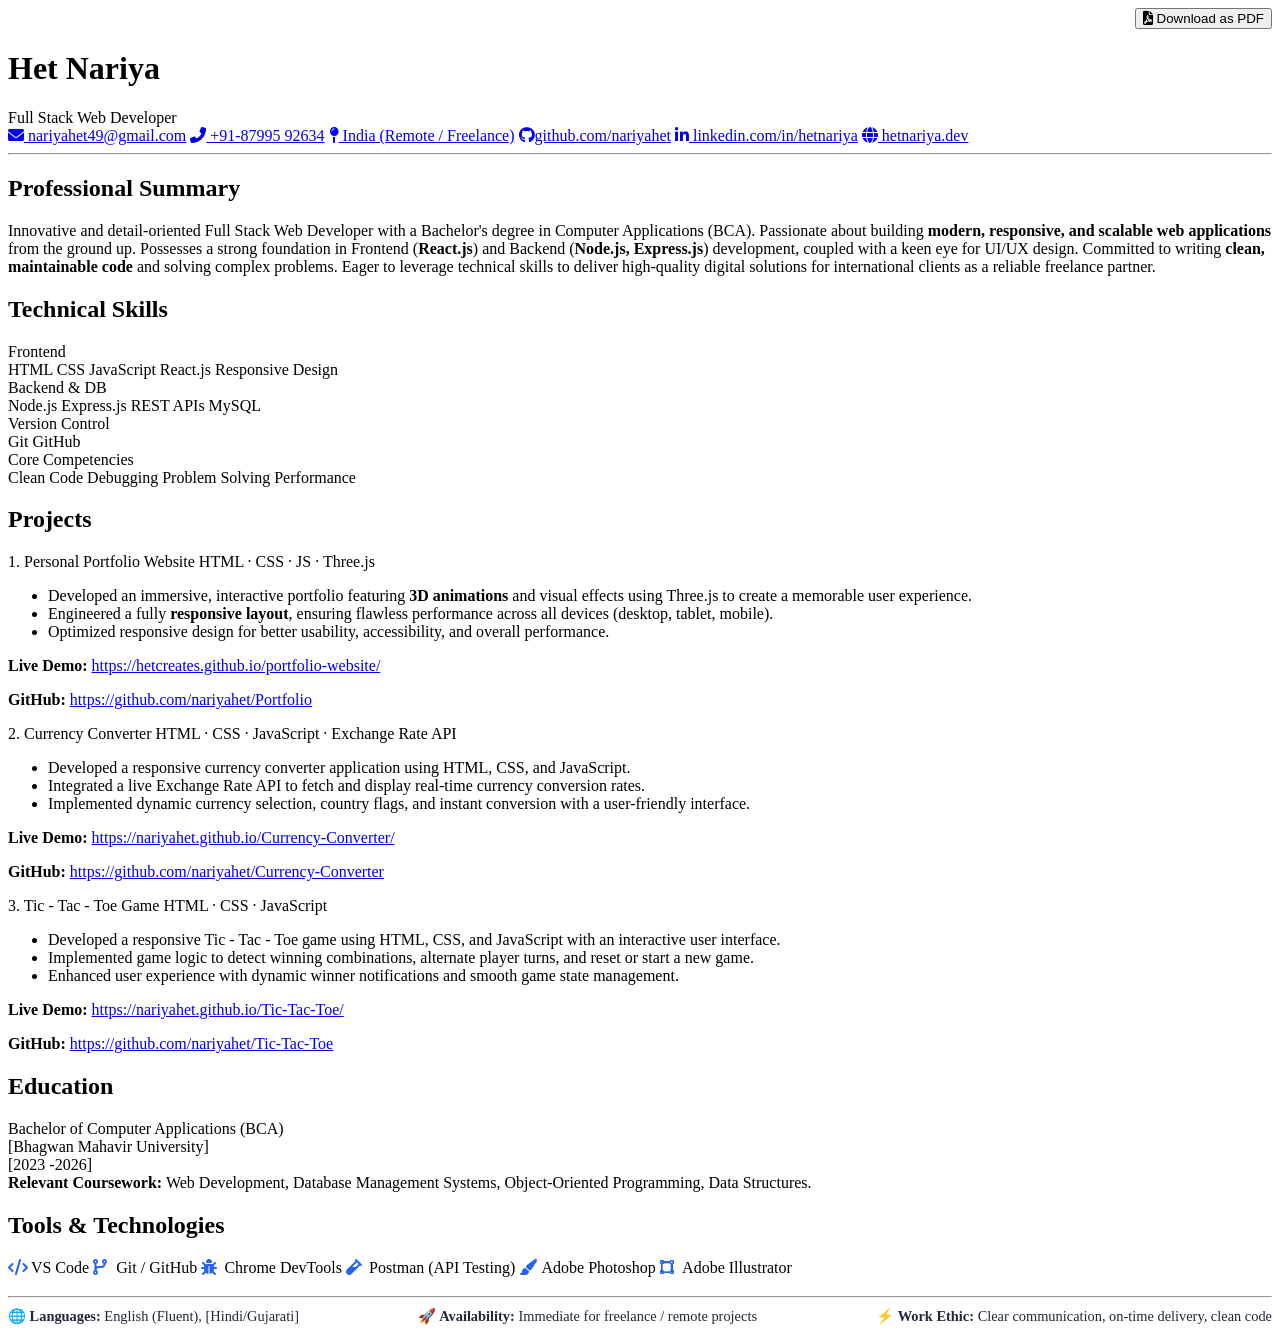
==== index.html @ 5ff705da "Fix html file name" ====
<!DOCTYPE html>
<html lang="en">
<head>
  <meta charset="UTF-8" />
  <meta name="viewport" content="width=device-width, initial-scale=1.0" />
  <title>Het Nariya · Full Stack Web Developer</title>
  <!-- Google Font for a modern, clean look -->
  <link rel="preconnect" href="https://fonts.googleapis.com" />
  <link rel="preconnect" href="https://fonts.gstatic.com" crossorigin />
  <link href="https://fonts.googleapis.com/css2?family=Inter:opsz,wght@14..32,300;14..32,400;14..32,600;14..32,700&display=swap" rel="stylesheet" />
  <!-- Font Awesome for icons -->
  <link rel="stylesheet" href="https://cdnjs.cloudflare.com/ajax/libs/font-awesome/6.0.0-beta3/css/all.min.css" />
  <link rel="stylesheet" href="../Resume/Resume.css" />
</head>
<body>
  <div class="resume-wrapper" id="resume-content">

    <!-- PDF Download Button (hidden when printing) -->
    <div class="no-print" style="display: flex; justify-content: flex-end;">
      <button class="pdf-btn" onclick="window.print()">
        <i class="fas fa-file-pdf"></i> Download as PDF
      </button>
    </div>

    <!-- ===== HEADER ===== -->
    <header class="header">
      <div class="header-left">
        <h1>Het Nariya</h1>
        <div class="role-tag">Full Stack Web Developer</div>
      </div>
      <div class="contact-links">
        <a href="mailto:nariyahet49@gmail.com"><i class="fas fa-envelope"></i> nariyahet49@gmail.com</a>
        <a href="tel:+918799592634"><i class="fas fa-phone-alt"></i> +91-87995 92634</a>
        <a href="#"><i class="fas fa-map-pin"></i> India (Remote / Freelance)</a>
        <a href="https://github.com/nariyahet" target="_blank"><i class="fab fa-github"></i>github.com/nariyahet</a>
        <a href="https://www.linkedin.com/in/het-nariya-ba4842340/" target="_blank"><i class="fab fa-linkedin-in"></i> linkedin.com/in/hetnariya</a>
        <a href="https://hetnariya.dev" target="_blank"><i class="fas fa-globe"></i> hetnariya.dev</a>
      </div>
    </header>

    <hr />

    <!-- ===== SUMMARY ===== -->
    <section class="section">
      <h2 class="section-title">Professional Summary</h2>
      <p class="summary-text">
        Innovative and detail-oriented Full Stack Web Developer with a Bachelor's degree in Computer Applications (BCA). 
        Passionate about building <strong>modern, responsive, and scalable web applications</strong> from the ground up. 
        Possesses a strong foundation in Frontend (<strong>React.js</strong>) and Backend (<strong>Node.js, Express.js</strong>) 
        development, coupled with a keen eye for UI/UX design. Committed to writing <strong>clean, maintainable code</strong> 
        and solving complex problems. Eager to leverage technical skills to deliver high-quality digital solutions for 
        international clients as a reliable freelance partner.
      </p>
    </section>

    <!-- ===== TECHNICAL SKILLS ===== -->
    <section class="section">
      <h2 class="section-title">Technical Skills</h2>
      <div class="skills-grid">
        <div>
          <div class="skill-cat">Frontend</div>
          <div class="skill-items">
            <span class="skill-tag">HTML</span>
            <span class="skill-tag">CSS</span>
            <span class="skill-tag">JavaScript</span>
            <span class="skill-tag">React.js</span>
            <span class="skill-tag">Responsive Design</span>
          </div>
        </div>
        <div>
          <div class="skill-cat">Backend &amp; DB</div>
          <div class="skill-items">
            <span class="skill-tag">Node.js</span>
            <span class="skill-tag">Express.js</span>
            <span class="skill-tag">REST APIs</span>
            <span class="skill-tag">MySQL</span>
          </div>
        </div>
        <div>
          <div class="skill-cat">Version Control</div>
          <div class="skill-items">
            <span class="skill-tag">Git</span>
            <span class="skill-tag">GitHub</span>
          </div>
        </div>
        <div>
          <div class="skill-cat">Core Competencies</div>
          <div class="skill-items">
            <span class="skill-tag">Clean Code</span>
            <span class="skill-tag">Debugging</span>
            <span class="skill-tag">Problem Solving</span>
            <span class="skill-tag">Performance</span>
          </div>
        </div>
      </div>
    </section>

    <!-- ===== PROJECTS ===== -->
    <section class="section">
      <h2 class="section-title">Projects</h2>

      <!-- Project 1 -->
      <div class="project-item">
        <div class="project-header">
          <span class="project-name">1. Personal Portfolio Website</span>
          <span class="project-stack">HTML · CSS · JS · Three.js</span>
        </div>
        <ul class="project-desc">
          <li>Developed an immersive, interactive portfolio featuring <strong>3D animations</strong> and visual effects using Three.js to create a memorable user experience.</li>
          <li>Engineered a fully <strong>responsive layout</strong>, ensuring flawless performance across all devices (desktop, tablet, mobile).</li>
          <li>Optimized responsive design for better usability, accessibility, and overall performance.</li>
        </ul>
        <p><strong>Live Demo:</strong> <a href="https://hetcreates.github.io/portfolio-website/" target="_blank">https://hetcreates.github.io/portfolio-website/</a></p>
        <p><strong>GitHub:</strong> <a href="https://github.com/nariyahet/Portfolio" target="_blank">https://github.com/nariyahet/Portfolio</a></p>
      </div>

           <!-- Project 2 -->
      <div class="project-item">
        <div class="project-header">
          <span class="project-name">2. Currency Converter</span>
          <span class="project-stack">HTML · CSS · JavaScript · Exchange Rate API</span>
        </div>
        <ul class="project-desc">
           <li>Developed a responsive currency converter application using HTML, CSS, and JavaScript.</li>
           <li>Integrated a live Exchange Rate API to fetch and display real-time currency conversion rates.</li>
           <li>Implemented dynamic currency selection, country flags, and instant conversion with a user-friendly interface.</li>
        </ul>
        <p><strong>Live Demo:</strong> <a href="https://nariyahet.github.io/Currency-Converter/" target="_blank">https://nariyahet.github.io/Currency-Converter/</a></p>
        <p><strong>GitHub:</strong> <a href="https://github.com/nariyahet/Currency-Converter" target="_blank">https://github.com/nariyahet/Currency-Converter</a></p>
      </div>

      <!-- Project 3 -->
      <div class="project-item">
        <div class="project-header">
          <span class="project-name">3. Tic - Tac - Toe Game</span>
          <span class="project-stack">HTML · CSS · JavaScript</span>
        </div>
        <ul class="project-desc">
          <li>Developed a responsive Tic - Tac - Toe game using HTML, CSS, and JavaScript with an interactive user interface.</li>
          <li>Implemented game logic to detect winning combinations, alternate player turns, and reset or start a new game.</li>
          <li>Enhanced user experience with dynamic winner notifications and smooth game state management.</li>
        </ul>
        <p><strong>Live Demo:</strong> <a href="https://nariyahet.github.io/Tic-Tac-Toe/" target="_blank">https://nariyahet.github.io/Tic-Tac-Toe/</a></p>
        <p><strong>GitHub:</strong> <a href="https://github.com/nariyahet/Tic-Tac-Toe" target="_blank">https://github.com/nariyahet/Tic-Tac-Toe</a></p>
      </div>
    </section>

    <!-- ===== EDUCATION ===== -->
    <section class="section">
      <h2 class="section-title">Education</h2>
      <div class="edu-item">
        <div>
          <span class="degree">Bachelor of Computer Applications (BCA)</span><br>
          <span class="uni">[Bhagwan Mahavir University]</span>
        </div>
        <span class="year">[2023 -2026]</span>
      </div>
      <div class="edu-detail">
        <strong>Relevant Coursework:</strong> Web Development, Database Management Systems, Object-Oriented Programming, Data Structures.
      </div>
    </section>

    <!-- ===== TOOLS & TECHNOLOGIES ===== -->
    <section class="section">
      <h2 class="section-title">Tools &amp; Technologies</h2>
      <div class="tools-list">
        <span><i class="fas fa-code" style="color:#2563eb; width:1.2rem;"></i> VS Code</span>
        <span><i class="fas fa-code-branch" style="color:#2563eb; width:1.2rem;"></i> Git / GitHub</span>
        <span><i class="fas fa-bug" style="color:#2563eb; width:1.2rem;"></i> Chrome DevTools</span>
        <span><i class="fas fa-vial" style="color:#2563eb; width:1.2rem;"></i> Postman (API Testing)</span>
        <span><i class="fas fa-paint-brush" style="color:#2563eb; width:1.2rem;"></i> Adobe Photoshop</span>
        <span><i class="fas fa-vector-square" style="color:#2563eb; width:1.2rem;"></i> Adobe Illustrator</span>
      </div>
    </section>

    <hr style="margin: 1.2rem 0 0.6rem 0;" />

    <!-- ===== ADDITIONAL INFO (Freelance Ready) ===== -->
    <div style="display: flex; flex-wrap: wrap; justify-content: space-between; font-size: 0.9rem; color: #1e293b; margin-top: 0.2rem;">
      <span><strong>🌐 Languages:</strong> English (Fluent), [Hindi/Gujarati]</span>
      <span><strong>🚀 Availability:</strong> Immediate for freelance / remote projects</span>
      <span><strong>⚡ Work Ethic:</strong> Clear communication, on-time delivery, clean code</span>
    </div>

  </div>
  <!-- end resume-wrapper -->
</body>
</html>
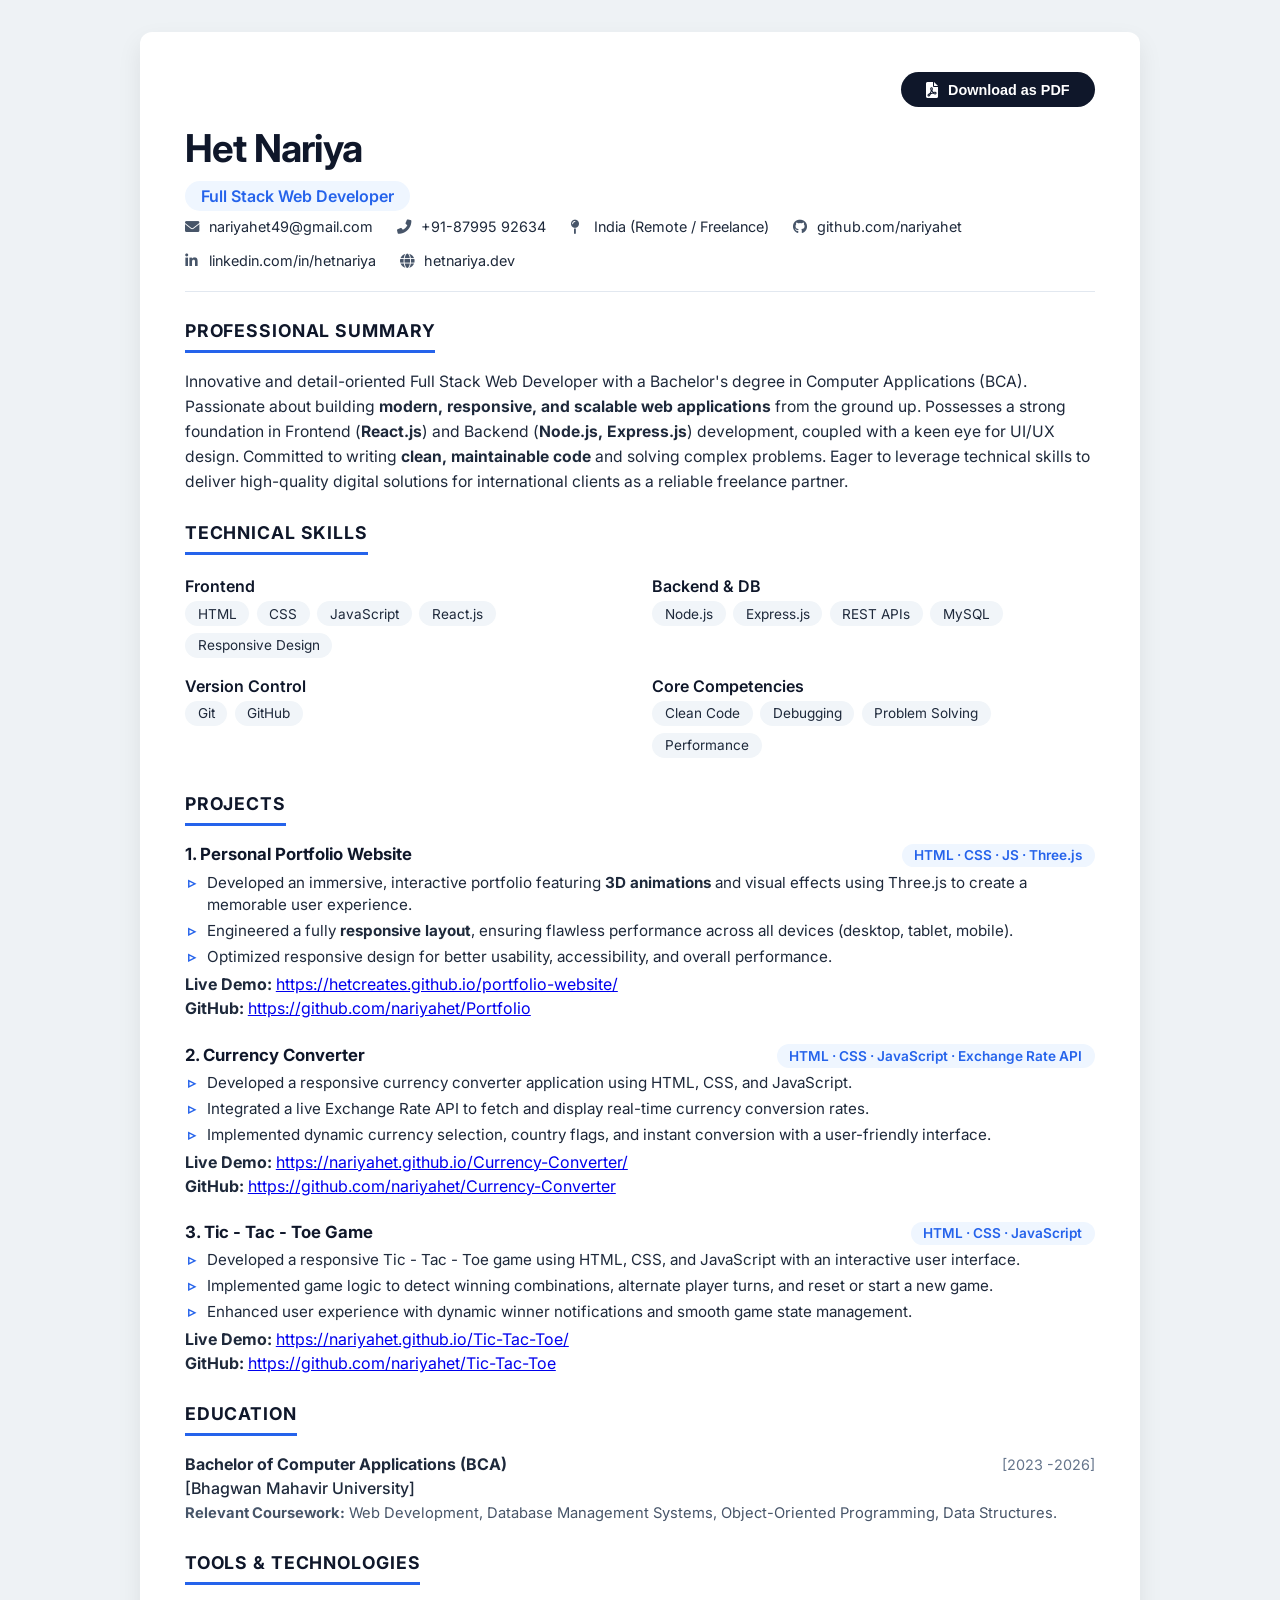
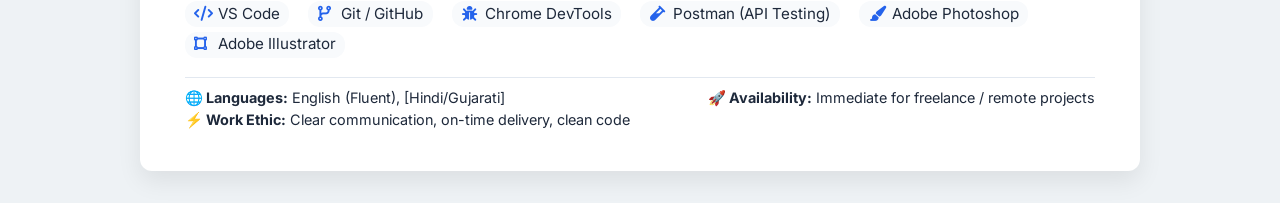
==== commit 3fdb8042: "Fix CSS path for GitHub Pages" ====
--- a/index.html
+++ b/index.html
@@ -10,7 +10,7 @@
   <link href="https://fonts.googleapis.com/css2?family=Inter:opsz,wght@14..32,300;14..32,400;14..32,600;14..32,700&display=swap" rel="stylesheet" />
   <!-- Font Awesome for icons -->
   <link rel="stylesheet" href="https://cdnjs.cloudflare.com/ajax/libs/font-awesome/6.0.0-beta3/css/all.min.css" />
-  <link rel="stylesheet" href="../Resume/Resume.css" />
+  <link rel="stylesheet" href="Resume.css" />
 </head>
 <body>
   <div class="resume-wrapper" id="resume-content">
--- a/Resume.css
+++ b/Resume.css
@@ -0,0 +1,322 @@
+* {
+  margin: 0;
+  padding: 0;
+  box-sizing: border-box;
+}
+
+body {
+  background: #eef2f5;
+  font-family: 'Inter', sans-serif;
+  display: flex;
+  justify-content: center;
+  padding: 2rem 1rem;
+  line-height: 1.5;
+  color: #1e293b;
+}
+
+.resume-wrapper {
+  max-width: 1000px;
+  width: 100%;
+  background: #ffffff;
+  border-radius: 12px;
+  box-shadow: 0 10px 25px rgba(0, 0, 0, 0.08);
+  padding: 2.5rem 2.8rem;
+  transition: all 0.2s;
+}
+
+/* ----- PRINT STYLES (for PDF export) ----- */
+@media print {
+  body {
+    background: #ffffff;
+    padding: 0;
+    margin: 0;
+  }
+
+  .resume-wrapper {
+    box-shadow: none;
+    border-radius: 0;
+    padding: 0.5in;
+    max-width: 100%;
+  }
+
+  .no-print {
+    display: none !important;
+  }
+
+  .project-item {
+    break-inside: avoid;
+  }
+
+  .skills-grid {
+    break-inside: avoid;
+  }
+}
+
+/* ----- TYPOGRAPHY & UTILITY ----- */
+.text-muted {
+  color: #64748b;
+}
+
+.text-accent {
+  color: #2563eb;
+}
+
+hr {
+  border: 0;
+  height: 1px;
+  background: #e2e8f0;
+  margin: 1.2rem 0;
+}
+
+/* ----- HEADER / CONTACT ----- */
+.header {
+  display: flex;
+  flex-wrap: wrap;
+  justify-content: space-between;
+  align-items: center;
+  margin-bottom: 0.5rem;
+}
+
+.header-left h1 {
+  font-size: 2.4rem;
+  font-weight: 700;
+  letter-spacing: -0.02em;
+  color: #0f172a;
+}
+
+.header-left .role-tag {
+  font-size: 1rem;
+  font-weight: 600;
+  color: #2563eb;
+  background: #eff6ff;
+  display: inline-block;
+  padding: 0.2rem 1rem;
+  border-radius: 20px;
+  margin-top: 0.2rem;
+}
+
+.contact-links {
+  display: flex;
+  flex-wrap: wrap;
+  gap: 0.8rem 1.5rem;
+  margin-top: 0.3rem;
+  font-size: 0.9rem;
+}
+
+.contact-links a {
+  color: #1e293b;
+  text-decoration: none;
+  display: inline-flex;
+  align-items: center;
+  gap: 0.4rem;
+  transition: color 0.15s;
+}
+
+.contact-links a:hover {
+  color: #2563eb;
+}
+
+.contact-links i {
+  width: 1.1rem;
+  color: #475569;
+}
+
+/* ----- SECTIONS ----- */
+.section {
+  margin-top: 1.6rem;
+}
+
+.section-title {
+  font-size: 1.1rem;
+  font-weight: 700;
+  text-transform: uppercase;
+  letter-spacing: 0.05em;
+  color: #0f172a;
+  border-bottom: 3px solid #2563eb;
+  padding-bottom: 0.35rem;
+  margin-bottom: 1rem;
+  display: inline-block;
+}
+
+/* ----- SUMMARY ----- */
+.summary-text {
+  font-size: 0.98rem;
+  color: #1e293b;
+  line-height: 1.6;
+}
+
+/* ----- SKILLS (grid) ----- */
+.skills-grid {
+  display: grid;
+  grid-template-columns: 1fr 1fr;
+  gap: 0.3rem 1.5rem;
+}
+
+.skills-grid .skill-cat {
+  font-weight: 600;
+  color: #0f172a;
+  margin-top: 0.2rem;
+}
+
+.skills-grid .skill-items {
+  color: #1e293b;
+  margin-bottom: 0.3rem;
+}
+
+.skill-tag {
+  display: inline-block;
+  background: #f1f5f9;
+  padding: 0.15rem 0.8rem;
+  border-radius: 16px;
+  font-size: 0.85rem;
+  margin: 0.2rem 0.2rem 0.2rem 0;
+}
+
+/* ----- PROJECTS ----- */
+.project-item {
+  margin-bottom: 1.4rem;
+}
+
+.project-header {
+  display: flex;
+  flex-wrap: wrap;
+  justify-content: space-between;
+  align-items: baseline;
+}
+
+.project-name {
+  font-size: 1.05rem;
+  font-weight: 700;
+  color: #0f172a;
+}
+
+.project-stack {
+  font-size: 0.85rem;
+  font-weight: 600;
+  color: #2563eb;
+  background: #eff6ff;
+  padding: 0.1rem 0.8rem;
+  border-radius: 16px;
+}
+
+.project-desc {
+  margin-top: 0.25rem;
+  padding-left: 0.2rem;
+  list-style: none;
+}
+
+.project-desc li {
+  position: relative;
+  padding-left: 1.2rem;
+  margin-bottom: 0.2rem;
+  font-size: 0.95rem;
+  color: #1e293b;
+}
+
+.project-desc li::before {
+  content: "▹";
+  position: absolute;
+  left: 0;
+  color: #2563eb;
+  font-weight: 700;
+}
+
+/* ----- EDUCATION & TOOLS ----- */
+.edu-item {
+  display: flex;
+  flex-wrap: wrap;
+  justify-content: space-between;
+  align-items: baseline;
+}
+
+.edu-item .degree {
+  font-weight: 700;
+  font-size: 1rem;
+}
+
+.edu-item .uni {
+  font-weight: 500;
+  color: #1e293b;
+}
+
+.edu-item .year {
+  color: #64748b;
+  font-size: 0.9rem;
+}
+
+.edu-detail {
+  margin-top: 0.15rem;
+  font-size: 0.92rem;
+  color: #475569;
+}
+
+.tools-list {
+  display: flex;
+  flex-wrap: wrap;
+  gap: 0.3rem 1.2rem;
+  font-size: 0.95rem;
+}
+
+.tools-list span {
+  background: #f8fafc;
+  padding: 0.1rem 0.6rem;
+  border-radius: 12px;
+}
+
+/* ----- BUTTON (print/pdf) ----- */
+.pdf-btn {
+  display: inline-flex;
+  align-items: center;
+  gap: 0.6rem;
+  background: #0f172a;
+  color: #fff;
+  border: none;
+  padding: 0.6rem 1.6rem;
+  border-radius: 40px;
+  font-weight: 600;
+  font-size: 0.9rem;
+  cursor: pointer;
+  transition: background 0.2s;
+  margin-bottom: 0.8rem;
+}
+
+.pdf-btn:hover {
+  background: #1e293b;
+}
+
+.pdf-btn i {
+  font-size: 1rem;
+}
+
+/* ----- RESPONSIVE ----- */
+@media (max-width: 700px) {
+  .resume-wrapper {
+    padding: 1.5rem;
+  }
+
+  .header {
+    flex-direction: column;
+    align-items: flex-start;
+    gap: 0.8rem;
+  }
+
+  .skills-grid {
+    grid-template-columns: 1fr;
+  }
+
+  .project-header {
+    flex-direction: column;
+    align-items: flex-start;
+    gap: 0.2rem;
+  }
+
+  .edu-item {
+    flex-direction: column;
+    align-items: flex-start;
+  }
+
+  .contact-links {
+    gap: 0.5rem 1rem;
+    font-size: 0.85rem;
+  }
+}
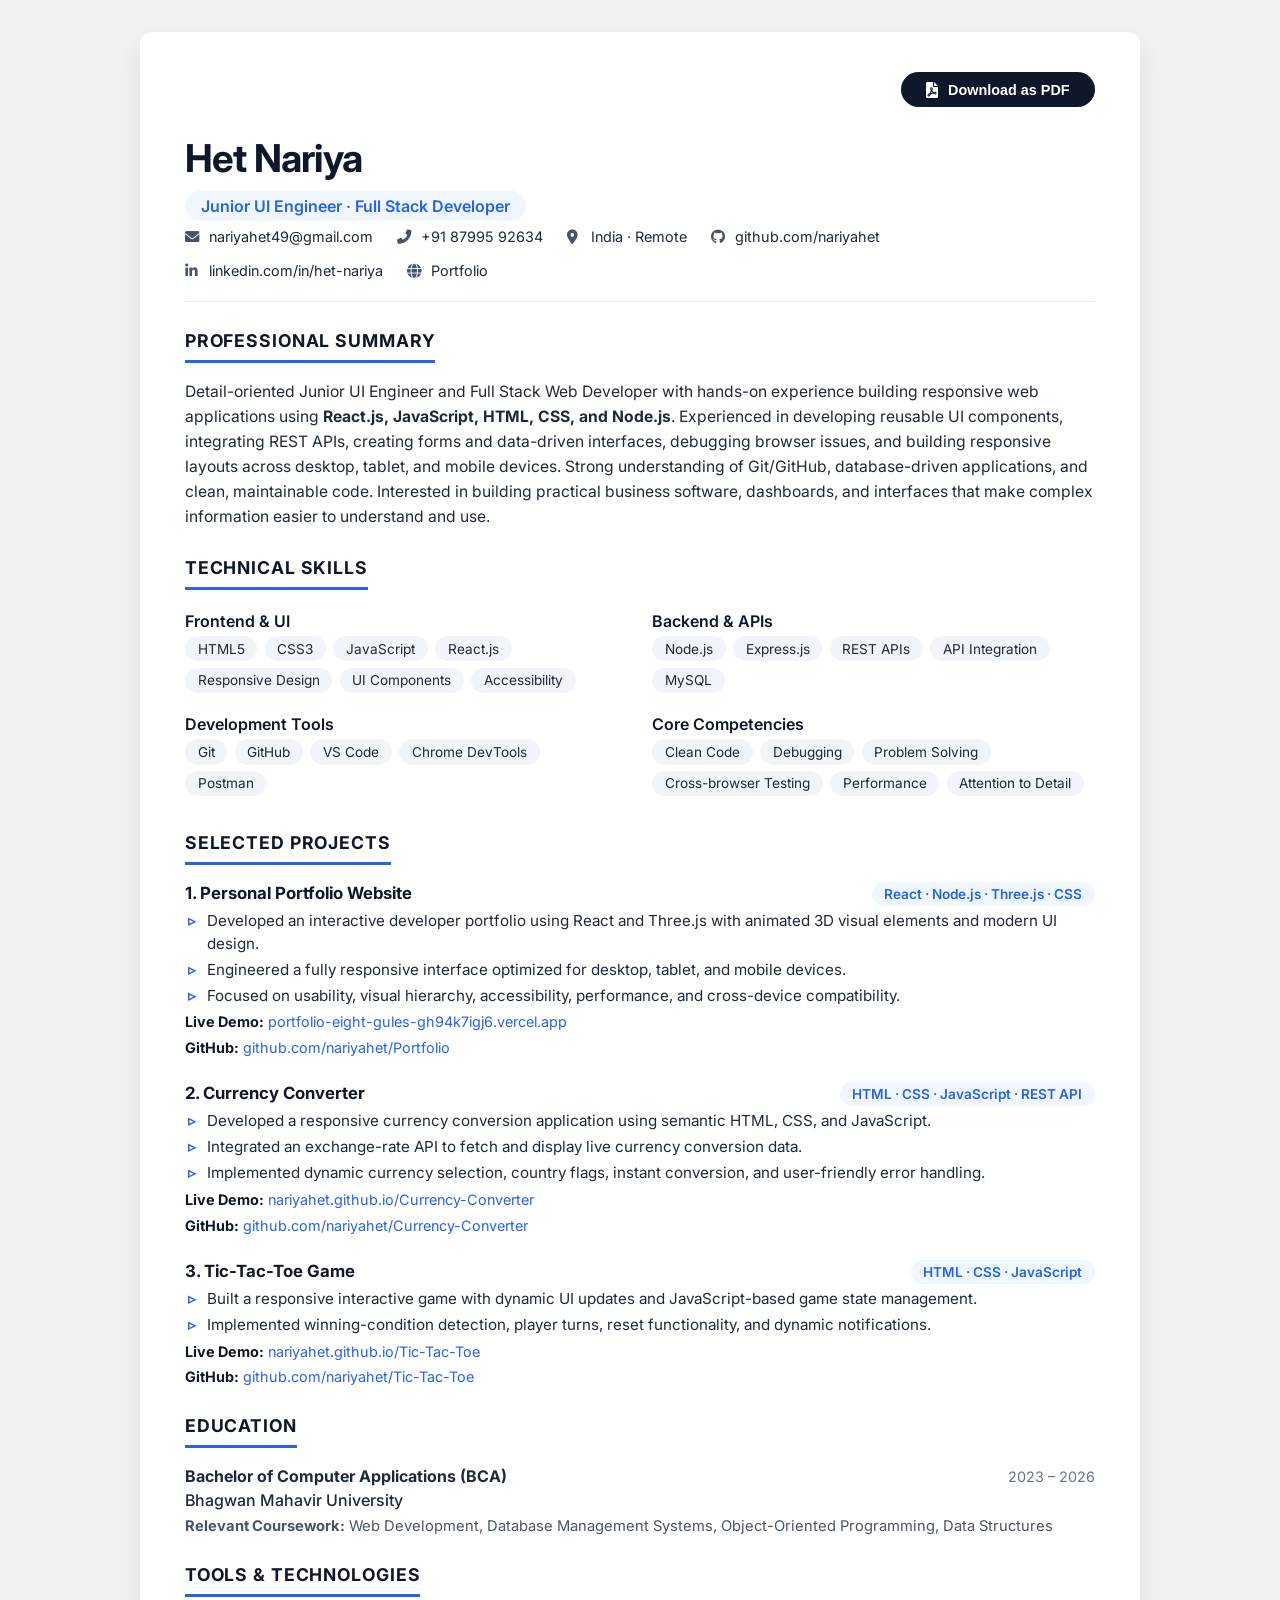
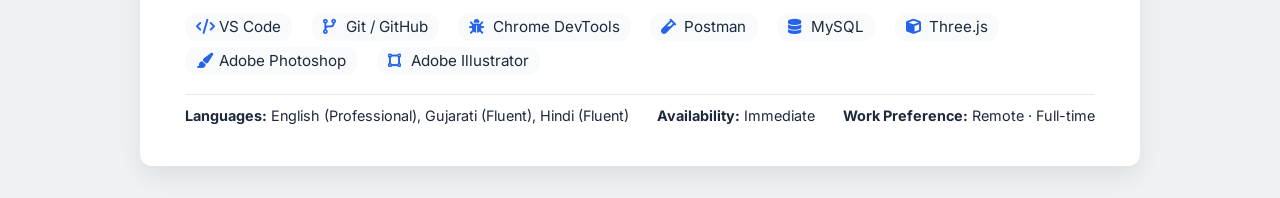
==== commit 623fa1fe: "Update resume for Junior UI Engineer role" ====
--- a/index.html
+++ b/index.html
@@ -1,188 +1,406 @@
-<!DOCTYPE html>
+<!doctype html>
 <html lang="en">
-<head>
-  <meta charset="UTF-8" />
-  <meta name="viewport" content="width=device-width, initial-scale=1.0" />
-  <title>Het Nariya · Full Stack Web Developer</title>
-  <!-- Google Font for a modern, clean look -->
-  <link rel="preconnect" href="https://fonts.googleapis.com" />
-  <link rel="preconnect" href="https://fonts.gstatic.com" crossorigin />
-  <link href="https://fonts.googleapis.com/css2?family=Inter:opsz,wght@14..32,300;14..32,400;14..32,600;14..32,700&display=swap" rel="stylesheet" />
-  <!-- Font Awesome for icons -->
-  <link rel="stylesheet" href="https://cdnjs.cloudflare.com/ajax/libs/font-awesome/6.0.0-beta3/css/all.min.css" />
-  <link rel="stylesheet" href="Resume.css" />
-</head>
-<body>
-  <div class="resume-wrapper" id="resume-content">
-
-    <!-- PDF Download Button (hidden when printing) -->
-    <div class="no-print" style="display: flex; justify-content: flex-end;">
-      <button class="pdf-btn" onclick="window.print()">
-        <i class="fas fa-file-pdf"></i> Download as PDF
-      </button>
+  <head>
+    <meta charset="UTF-8" />
+    <meta name="viewport" content="width=device-width, initial-scale=1.0" />
+    <title>Het Nariya · Junior UI Engineer</title>
+
+    <link rel="preconnect" href="https://fonts.googleapis.com" />
+    <link rel="preconnect" href="https://fonts.gstatic.com" crossorigin />
+    <link
+      href="https://fonts.googleapis.com/css2?family=Inter:opsz,wght@14..32,300;14..32,400;14..32,500;14..32,600;14..32,700&display=swap"
+      rel="stylesheet"
+    />
+
+    <link
+      rel="stylesheet"
+      href="https://cdnjs.cloudflare.com/ajax/libs/font-awesome/6.0.0-beta3/css/all.min.css"
+    />
+
+    <link rel="stylesheet" href="Resume.css" />
+  </head>
+
+  <body>
+    <div class="resume-wrapper" id="resume-content">
+      <div
+        class="no-print"
+        style="display: flex; justify-content: flex-end; margin-bottom: 10px"
+      >
+        <button class="pdf-btn" onclick="window.print()">
+          <i class="fas fa-file-pdf"></i>
+          Download as PDF
+        </button>
+      </div>
+
+      <header class="header">
+        <div class="header-left">
+          <h1>Het Nariya</h1>
+          <div class="role-tag">Junior UI Engineer · Full Stack Developer</div>
+        </div>
+
+        <div class="contact-links">
+          <a href="mailto:nariyahet49@gmail.com">
+            <i class="fas fa-envelope"></i>
+            nariyahet49@gmail.com
+          </a>
+
+          <a href="tel:+918799592634">
+            <i class="fas fa-phone-alt"></i>
+            +91 87995 92634
+          </a>
+
+          <span>
+            <i class="fas fa-map-marker-alt"></i>
+            India · Remote
+          </span>
+
+          <a
+            href="https://github.com/nariyahet"
+            target="_blank"
+            rel="noopener noreferrer"
+          >
+            <i class="fab fa-github"></i>
+            github.com/nariyahet
+          </a>
+
+          <a
+            href="https://www.linkedin.com/in/het-nariya-ba4842340/"
+            target="_blank"
+            rel="noopener noreferrer"
+          >
+            <i class="fab fa-linkedin-in"></i>
+            linkedin.com/in/het-nariya
+          </a>
+
+          <a
+            href="https://portfolio-eight-gules-gh94k7igj6.vercel.app/"
+            target="_blank"
+            rel="noopener noreferrer"
+          >
+            <i class="fas fa-globe"></i>
+            Portfolio
+          </a>
+        </div>
+      </header>
+
+      <hr />
+
+      <section class="section">
+        <h2 class="section-title">Professional Summary</h2>
+
+        <p class="summary-text">
+          Detail-oriented Junior UI Engineer and Full Stack Web Developer with
+          hands-on experience building responsive web applications using
+          <strong>React.js, JavaScript, HTML, CSS, and Node.js</strong>.
+          Experienced in developing reusable UI components, integrating REST
+          APIs, creating forms and data-driven interfaces, debugging browser
+          issues, and building responsive layouts across desktop, tablet, and
+          mobile devices. Strong understanding of Git/GitHub, database-driven
+          applications, and clean, maintainable code. Interested in building
+          practical business software, dashboards, and interfaces that make
+          complex information easier to understand and use.
+        </p>
+      </section>
+
+      <section class="section">
+        <h2 class="section-title">Technical Skills</h2>
+
+        <div class="skills-grid">
+          <div>
+            <div class="skill-cat">Frontend & UI</div>
+
+            <div class="skill-items">
+              <span class="skill-tag">HTML5</span>
+              <span class="skill-tag">CSS3</span>
+              <span class="skill-tag">JavaScript</span>
+              <span class="skill-tag">React.js</span>
+              <span class="skill-tag">Responsive Design</span>
+              <span class="skill-tag">UI Components</span>
+              <span class="skill-tag">Accessibility</span>
+            </div>
+          </div>
+
+          <div>
+            <div class="skill-cat">Backend & APIs</div>
+
+            <div class="skill-items">
+              <span class="skill-tag">Node.js</span>
+              <span class="skill-tag">Express.js</span>
+              <span class="skill-tag">REST APIs</span>
+              <span class="skill-tag">API Integration</span>
+              <span class="skill-tag">MySQL</span>
+            </div>
+          </div>
+
+          <div>
+            <div class="skill-cat">Development Tools</div>
+
+            <div class="skill-items">
+              <span class="skill-tag">Git</span>
+              <span class="skill-tag">GitHub</span>
+              <span class="skill-tag">VS Code</span>
+              <span class="skill-tag">Chrome DevTools</span>
+              <span class="skill-tag">Postman</span>
+            </div>
+          </div>
+
+          <div>
+            <div class="skill-cat">Core Competencies</div>
+
+            <div class="skill-items">
+              <span class="skill-tag">Clean Code</span>
+              <span class="skill-tag">Debugging</span>
+              <span class="skill-tag">Problem Solving</span>
+              <span class="skill-tag">Cross-browser Testing</span>
+              <span class="skill-tag">Performance</span>
+              <span class="skill-tag">Attention to Detail</span>
+            </div>
+          </div>
+        </div>
+      </section>
+
+      <section class="section">
+        <h2 class="section-title">Selected Projects</h2>
+
+        <div class="project-item">
+          <div class="project-header">
+            <span class="project-name">1. Personal Portfolio Website</span>
+
+            <span class="project-stack">
+              React · Node.js · Three.js · CSS
+            </span>
+          </div>
+
+          <ul class="project-desc">
+            <li>
+              Developed an interactive developer portfolio using React and
+              Three.js with animated 3D visual elements and modern UI design.
+            </li>
+
+            <li>
+              Engineered a fully responsive interface optimized for desktop,
+              tablet, and mobile devices.
+            </li>
+
+            <li>
+              Focused on usability, visual hierarchy, accessibility,
+              performance, and cross-device compatibility.
+            </li>
+          </ul>
+
+          <p>
+            <strong>Live Demo:</strong>
+            <a
+              href="https://portfolio-eight-gules-gh94k7igj6.vercel.app/"
+              target="_blank"
+              rel="noopener noreferrer"
+            >
+              portfolio-eight-gules-gh94k7igj6.vercel.app
+            </a>
+          </p>
+
+          <p>
+            <strong>GitHub:</strong>
+            <a
+              href="https://github.com/nariyahet/Portfolio"
+              target="_blank"
+              rel="noopener noreferrer"
+            >
+              github.com/nariyahet/Portfolio
+            </a>
+          </p>
+        </div>
+
+        <div class="project-item">
+          <div class="project-header">
+            <span class="project-name">2. Currency Converter</span>
+
+            <span class="project-stack">
+              HTML · CSS · JavaScript · REST API
+            </span>
+          </div>
+
+          <ul class="project-desc">
+            <li>
+              Developed a responsive currency conversion application using
+              semantic HTML, CSS, and JavaScript.
+            </li>
+
+            <li>
+              Integrated an exchange-rate API to fetch and display live currency
+              conversion data.
+            </li>
+
+            <li>
+              Implemented dynamic currency selection, country flags, instant
+              conversion, and user-friendly error handling.
+            </li>
+          </ul>
+
+          <p>
+            <strong>Live Demo:</strong>
+            <a
+              href="https://nariyahet.github.io/Currency-Converter/"
+              target="_blank"
+              rel="noopener noreferrer"
+            >
+              nariyahet.github.io/Currency-Converter
+            </a>
+          </p>
+
+          <p>
+            <strong>GitHub:</strong>
+            <a
+              href="https://github.com/nariyahet/Currency-Converter"
+              target="_blank"
+              rel="noopener noreferrer"
+            >
+              github.com/nariyahet/Currency-Converter
+            </a>
+          </p>
+        </div>
+
+        <div class="project-item">
+          <div class="project-header">
+            <span class="project-name">3. Tic-Tac-Toe Game</span>
+
+            <span class="project-stack">HTML · CSS · JavaScript</span>
+          </div>
+
+          <ul class="project-desc">
+            <li>
+              Built a responsive interactive game with dynamic UI updates and
+              JavaScript-based game state management.
+            </li>
+
+            <li>
+              Implemented winning-condition detection, player turns, reset
+              functionality, and dynamic notifications.
+            </li>
+          </ul>
+
+          <p>
+            <strong>Live Demo:</strong>
+            <a
+              href="https://nariyahet.github.io/Tic-Tac-Toe/"
+              target="_blank"
+              rel="noopener noreferrer"
+            >
+              nariyahet.github.io/Tic-Tac-Toe
+            </a>
+          </p>
+
+          <p>
+            <strong>GitHub:</strong>
+            <a
+              href="https://github.com/nariyahet/Tic-Tac-Toe"
+              target="_blank"
+              rel="noopener noreferrer"
+            >
+              github.com/nariyahet/Tic-Tac-Toe
+            </a>
+          </p>
+        </div>
+      </section>
+
+      <section class="section">
+        <h2 class="section-title">Education</h2>
+
+        <div class="edu-item">
+          <div>
+            <span class="degree">
+              Bachelor of Computer Applications (BCA)
+            </span>
+
+            <br />
+
+            <span class="uni">Bhagwan Mahavir University</span>
+          </div>
+
+          <span class="year">2023 – 2026</span>
+        </div>
+
+        <div class="edu-detail">
+          <strong>Relevant Coursework:</strong>
+          Web Development, Database Management Systems, Object-Oriented
+          Programming, Data Structures
+        </div>
+      </section>
+
+      <section class="section">
+        <h2 class="section-title">Tools & Technologies</h2>
+
+        <div class="tools-list">
+          <span>
+            <i class="fas fa-code"></i>
+            VS Code
+          </span>
+
+          <span>
+            <i class="fas fa-code-branch"></i>
+            Git / GitHub
+          </span>
+
+          <span>
+            <i class="fas fa-bug"></i>
+            Chrome DevTools
+          </span>
+
+          <span>
+            <i class="fas fa-vial"></i>
+            Postman
+          </span>
+
+          <span>
+            <i class="fas fa-database"></i>
+            MySQL
+          </span>
+
+          <span>
+            <i class="fas fa-cube"></i>
+            Three.js
+          </span>
+
+          <span>
+            <i class="fas fa-paint-brush"></i>
+            Adobe Photoshop
+          </span>
+
+          <span>
+            <i class="fas fa-vector-square"></i>
+            Adobe Illustrator
+          </span>
+        </div>
+      </section>
+
+      <hr style="margin: 1.2rem 0 0.6rem 0" />
+
+      <div
+        style="
+          display: flex;
+          flex-wrap: wrap;
+          justify-content: space-between;
+          gap: 8px;
+          font-size: 0.9rem;
+          color: #1e293b;
+          margin-top: 0.2rem;
+        "
+      >
+        <span>
+          <strong>Languages:</strong>
+          English (Professional), Gujarati (Fluent), Hindi (Fluent)
+        </span>
+
+        <span>
+          <strong>Availability:</strong>
+          Immediate
+        </span>
+
+        <span>
+          <strong>Work Preference:</strong>
+          Remote · Full-time
+        </span>
+      </div>
     </div>
-
-    <!-- ===== HEADER ===== -->
-    <header class="header">
-      <div class="header-left">
-        <h1>Het Nariya</h1>
-        <div class="role-tag">Full Stack Web Developer</div>
-      </div>
-      <div class="contact-links">
-        <a href="mailto:nariyahet49@gmail.com"><i class="fas fa-envelope"></i> nariyahet49@gmail.com</a>
-        <a href="tel:+918799592634"><i class="fas fa-phone-alt"></i> +91-87995 92634</a>
-        <a href="#"><i class="fas fa-map-pin"></i> India (Remote / Freelance)</a>
-        <a href="https://github.com/nariyahet" target="_blank"><i class="fab fa-github"></i>github.com/nariyahet</a>
-        <a href="https://www.linkedin.com/in/het-nariya-ba4842340/" target="_blank"><i class="fab fa-linkedin-in"></i> linkedin.com/in/hetnariya</a>
-        <a href="https://hetnariya.dev" target="_blank"><i class="fas fa-globe"></i> hetnariya.dev</a>
-      </div>
-    </header>
-
-    <hr />
-
-    <!-- ===== SUMMARY ===== -->
-    <section class="section">
-      <h2 class="section-title">Professional Summary</h2>
-      <p class="summary-text">
-        Innovative and detail-oriented Full Stack Web Developer with a Bachelor's degree in Computer Applications (BCA). 
-        Passionate about building <strong>modern, responsive, and scalable web applications</strong> from the ground up. 
-        Possesses a strong foundation in Frontend (<strong>React.js</strong>) and Backend (<strong>Node.js, Express.js</strong>) 
-        development, coupled with a keen eye for UI/UX design. Committed to writing <strong>clean, maintainable code</strong> 
-        and solving complex problems. Eager to leverage technical skills to deliver high-quality digital solutions for 
-        international clients as a reliable freelance partner.
-      </p>
-    </section>
-
-    <!-- ===== TECHNICAL SKILLS ===== -->
-    <section class="section">
-      <h2 class="section-title">Technical Skills</h2>
-      <div class="skills-grid">
-        <div>
-          <div class="skill-cat">Frontend</div>
-          <div class="skill-items">
-            <span class="skill-tag">HTML</span>
-            <span class="skill-tag">CSS</span>
-            <span class="skill-tag">JavaScript</span>
-            <span class="skill-tag">React.js</span>
-            <span class="skill-tag">Responsive Design</span>
-          </div>
-        </div>
-        <div>
-          <div class="skill-cat">Backend &amp; DB</div>
-          <div class="skill-items">
-            <span class="skill-tag">Node.js</span>
-            <span class="skill-tag">Express.js</span>
-            <span class="skill-tag">REST APIs</span>
-            <span class="skill-tag">MySQL</span>
-          </div>
-        </div>
-        <div>
-          <div class="skill-cat">Version Control</div>
-          <div class="skill-items">
-            <span class="skill-tag">Git</span>
-            <span class="skill-tag">GitHub</span>
-          </div>
-        </div>
-        <div>
-          <div class="skill-cat">Core Competencies</div>
-          <div class="skill-items">
-            <span class="skill-tag">Clean Code</span>
-            <span class="skill-tag">Debugging</span>
-            <span class="skill-tag">Problem Solving</span>
-            <span class="skill-tag">Performance</span>
-          </div>
-        </div>
-      </div>
-    </section>
-
-    <!-- ===== PROJECTS ===== -->
-    <section class="section">
-      <h2 class="section-title">Projects</h2>
-
-      <!-- Project 1 -->
-      <div class="project-item">
-        <div class="project-header">
-          <span class="project-name">1. Personal Portfolio Website</span>
-          <span class="project-stack">HTML · CSS · JS · Three.js</span>
-        </div>
-        <ul class="project-desc">
-          <li>Developed an immersive, interactive portfolio featuring <strong>3D animations</strong> and visual effects using Three.js to create a memorable user experience.</li>
-          <li>Engineered a fully <strong>responsive layout</strong>, ensuring flawless performance across all devices (desktop, tablet, mobile).</li>
-          <li>Optimized responsive design for better usability, accessibility, and overall performance.</li>
-        </ul>
-        <p><strong>Live Demo:</strong> <a href="https://hetcreates.github.io/portfolio-website/" target="_blank">https://hetcreates.github.io/portfolio-website/</a></p>
-        <p><strong>GitHub:</strong> <a href="https://github.com/nariyahet/Portfolio" target="_blank">https://github.com/nariyahet/Portfolio</a></p>
-      </div>
-
-           <!-- Project 2 -->
-      <div class="project-item">
-        <div class="project-header">
-          <span class="project-name">2. Currency Converter</span>
-          <span class="project-stack">HTML · CSS · JavaScript · Exchange Rate API</span>
-        </div>
-        <ul class="project-desc">
-           <li>Developed a responsive currency converter application using HTML, CSS, and JavaScript.</li>
-           <li>Integrated a live Exchange Rate API to fetch and display real-time currency conversion rates.</li>
-           <li>Implemented dynamic currency selection, country flags, and instant conversion with a user-friendly interface.</li>
-        </ul>
-        <p><strong>Live Demo:</strong> <a href="https://nariyahet.github.io/Currency-Converter/" target="_blank">https://nariyahet.github.io/Currency-Converter/</a></p>
-        <p><strong>GitHub:</strong> <a href="https://github.com/nariyahet/Currency-Converter" target="_blank">https://github.com/nariyahet/Currency-Converter</a></p>
-      </div>
-
-      <!-- Project 3 -->
-      <div class="project-item">
-        <div class="project-header">
-          <span class="project-name">3. Tic - Tac - Toe Game</span>
-          <span class="project-stack">HTML · CSS · JavaScript</span>
-        </div>
-        <ul class="project-desc">
-          <li>Developed a responsive Tic - Tac - Toe game using HTML, CSS, and JavaScript with an interactive user interface.</li>
-          <li>Implemented game logic to detect winning combinations, alternate player turns, and reset or start a new game.</li>
-          <li>Enhanced user experience with dynamic winner notifications and smooth game state management.</li>
-        </ul>
-        <p><strong>Live Demo:</strong> <a href="https://nariyahet.github.io/Tic-Tac-Toe/" target="_blank">https://nariyahet.github.io/Tic-Tac-Toe/</a></p>
-        <p><strong>GitHub:</strong> <a href="https://github.com/nariyahet/Tic-Tac-Toe" target="_blank">https://github.com/nariyahet/Tic-Tac-Toe</a></p>
-      </div>
-    </section>
-
-    <!-- ===== EDUCATION ===== -->
-    <section class="section">
-      <h2 class="section-title">Education</h2>
-      <div class="edu-item">
-        <div>
-          <span class="degree">Bachelor of Computer Applications (BCA)</span><br>
-          <span class="uni">[Bhagwan Mahavir University]</span>
-        </div>
-        <span class="year">[2023 -2026]</span>
-      </div>
-      <div class="edu-detail">
-        <strong>Relevant Coursework:</strong> Web Development, Database Management Systems, Object-Oriented Programming, Data Structures.
-      </div>
-    </section>
-
-    <!-- ===== TOOLS & TECHNOLOGIES ===== -->
-    <section class="section">
-      <h2 class="section-title">Tools &amp; Technologies</h2>
-      <div class="tools-list">
-        <span><i class="fas fa-code" style="color:#2563eb; width:1.2rem;"></i> VS Code</span>
-        <span><i class="fas fa-code-branch" style="color:#2563eb; width:1.2rem;"></i> Git / GitHub</span>
-        <span><i class="fas fa-bug" style="color:#2563eb; width:1.2rem;"></i> Chrome DevTools</span>
-        <span><i class="fas fa-vial" style="color:#2563eb; width:1.2rem;"></i> Postman (API Testing)</span>
-        <span><i class="fas fa-paint-brush" style="color:#2563eb; width:1.2rem;"></i> Adobe Photoshop</span>
-        <span><i class="fas fa-vector-square" style="color:#2563eb; width:1.2rem;"></i> Adobe Illustrator</span>
-      </div>
-    </section>
-
-    <hr style="margin: 1.2rem 0 0.6rem 0;" />
-
-    <!-- ===== ADDITIONAL INFO (Freelance Ready) ===== -->
-    <div style="display: flex; flex-wrap: wrap; justify-content: space-between; font-size: 0.9rem; color: #1e293b; margin-top: 0.2rem;">
-      <span><strong>🌐 Languages:</strong> English (Fluent), [Hindi/Gujarati]</span>
-      <span><strong>🚀 Availability:</strong> Immediate for freelance / remote projects</span>
-      <span><strong>⚡ Work Ethic:</strong> Clear communication, on-time delivery, clean code</span>
-    </div>
-
-  </div>
-  <!-- end resume-wrapper -->
-</body>
-</html>+  </body>
+</html>
--- a/Resume.css
+++ b/Resume.css
@@ -6,7 +6,7 @@
 
 body {
   background: #eef2f5;
-  font-family: 'Inter', sans-serif;
+  font-family: "Inter", sans-serif;
   display: flex;
   justify-content: center;
   padding: 2rem 1rem;
@@ -24,7 +24,6 @@
   transition: all 0.2s;
 }
 
-/* ----- PRINT STYLES (for PDF export) ----- */
 @media print {
   body {
     background: #ffffff;
@@ -50,9 +49,17 @@
   .skills-grid {
     break-inside: avoid;
   }
-}
-
-/* ----- TYPOGRAPHY & UTILITY ----- */
+
+  .section {
+    break-inside: avoid;
+  }
+
+  a {
+    color: #1e293b;
+    text-decoration: none;
+  }
+}
+
 .text-muted {
   color: #64748b;
 }
@@ -68,7 +75,6 @@
   margin: 1.2rem 0;
 }
 
-/* ----- HEADER / CONTACT ----- */
 .header {
   display: flex;
   flex-wrap: wrap;
@@ -103,7 +109,8 @@
   font-size: 0.9rem;
 }
 
-.contact-links a {
+.contact-links a,
+.contact-links span {
   color: #1e293b;
   text-decoration: none;
   display: inline-flex;
@@ -121,7 +128,6 @@
   color: #475569;
 }
 
-/* ----- SECTIONS ----- */
 .section {
   margin-top: 1.6rem;
 }
@@ -138,18 +144,16 @@
   display: inline-block;
 }
 
-/* ----- SUMMARY ----- */
 .summary-text {
   font-size: 0.98rem;
   color: #1e293b;
   line-height: 1.6;
 }
 
-/* ----- SKILLS (grid) ----- */
 .skills-grid {
   display: grid;
   grid-template-columns: 1fr 1fr;
-  gap: 0.3rem 1.5rem;
+  gap: 0.5rem 1.5rem;
 }
 
 .skills-grid .skill-cat {
@@ -172,7 +176,6 @@
   margin: 0.2rem 0.2rem 0.2rem 0;
 }
 
-/* ----- PROJECTS ----- */
 .project-item {
   margin-bottom: 1.4rem;
 }
@@ -182,6 +185,7 @@
   flex-wrap: wrap;
   justify-content: space-between;
   align-items: baseline;
+  gap: 0.4rem;
 }
 
 .project-name {
@@ -221,7 +225,25 @@
   font-weight: 700;
 }
 
-/* ----- EDUCATION & TOOLS ----- */
+.project-item p {
+  margin-top: 0.25rem;
+  font-size: 0.9rem;
+}
+
+.project-item p strong {
+  color: #0f172a;
+}
+
+.project-item a {
+  color: #2563eb;
+  text-decoration: none;
+  word-break: break-word;
+}
+
+.project-item a:hover {
+  text-decoration: underline;
+}
+
 .edu-item {
   display: flex;
   flex-wrap: wrap;
@@ -253,23 +275,27 @@
 .tools-list {
   display: flex;
   flex-wrap: wrap;
-  gap: 0.3rem 1.2rem;
+  gap: 0.4rem 1.2rem;
   font-size: 0.95rem;
 }
 
 .tools-list span {
   background: #f8fafc;
-  padding: 0.1rem 0.6rem;
+  padding: 0.15rem 0.7rem;
   border-radius: 12px;
 }
 
-/* ----- BUTTON (print/pdf) ----- */
+.tools-list i {
+  color: #2563eb;
+  width: 1.2rem;
+}
+
 .pdf-btn {
   display: inline-flex;
   align-items: center;
   gap: 0.6rem;
   background: #0f172a;
-  color: #fff;
+  color: #ffffff;
   border: none;
   padding: 0.6rem 1.6rem;
   border-radius: 40px;
@@ -288,10 +314,14 @@
   font-size: 1rem;
 }
 
-/* ----- RESPONSIVE ----- */
 @media (max-width: 700px) {
+  body {
+    padding: 1rem 0.5rem;
+  }
+
   .resume-wrapper {
     padding: 1.5rem;
+    border-radius: 8px;
   }
 
   .header {
@@ -300,6 +330,10 @@
     gap: 0.8rem;
   }
 
+  .header-left h1 {
+    font-size: 2rem;
+  }
+
   .skills-grid {
     grid-template-columns: 1fr;
   }
@@ -310,13 +344,54 @@
     gap: 0.2rem;
   }
 
+  .project-stack {
+    font-size: 0.8rem;
+  }
+
   .edu-item {
     flex-direction: column;
     align-items: flex-start;
+    gap: 0.2rem;
   }
 
   .contact-links {
     gap: 0.5rem 1rem;
     font-size: 0.85rem;
-  }
-}+    flex-direction: column;
+  }
+
+  .summary-text {
+    font-size: 0.94rem;
+  }
+
+  .project-desc li {
+    font-size: 0.92rem;
+  }
+}
+
+@media (max-width: 480px) {
+  .resume-wrapper {
+    padding: 1.2rem;
+  }
+
+  .header-left h1 {
+    font-size: 1.8rem;
+  }
+
+  .header-left .role-tag {
+    font-size: 0.85rem;
+  }
+
+  .section {
+    margin-top: 1.3rem;
+  }
+
+  .section-title {
+    font-size: 1rem;
+  }
+
+  .skill-tag {
+    font-size: 0.8rem;
+    padding: 0.15rem 0.65rem;
+  }
+}
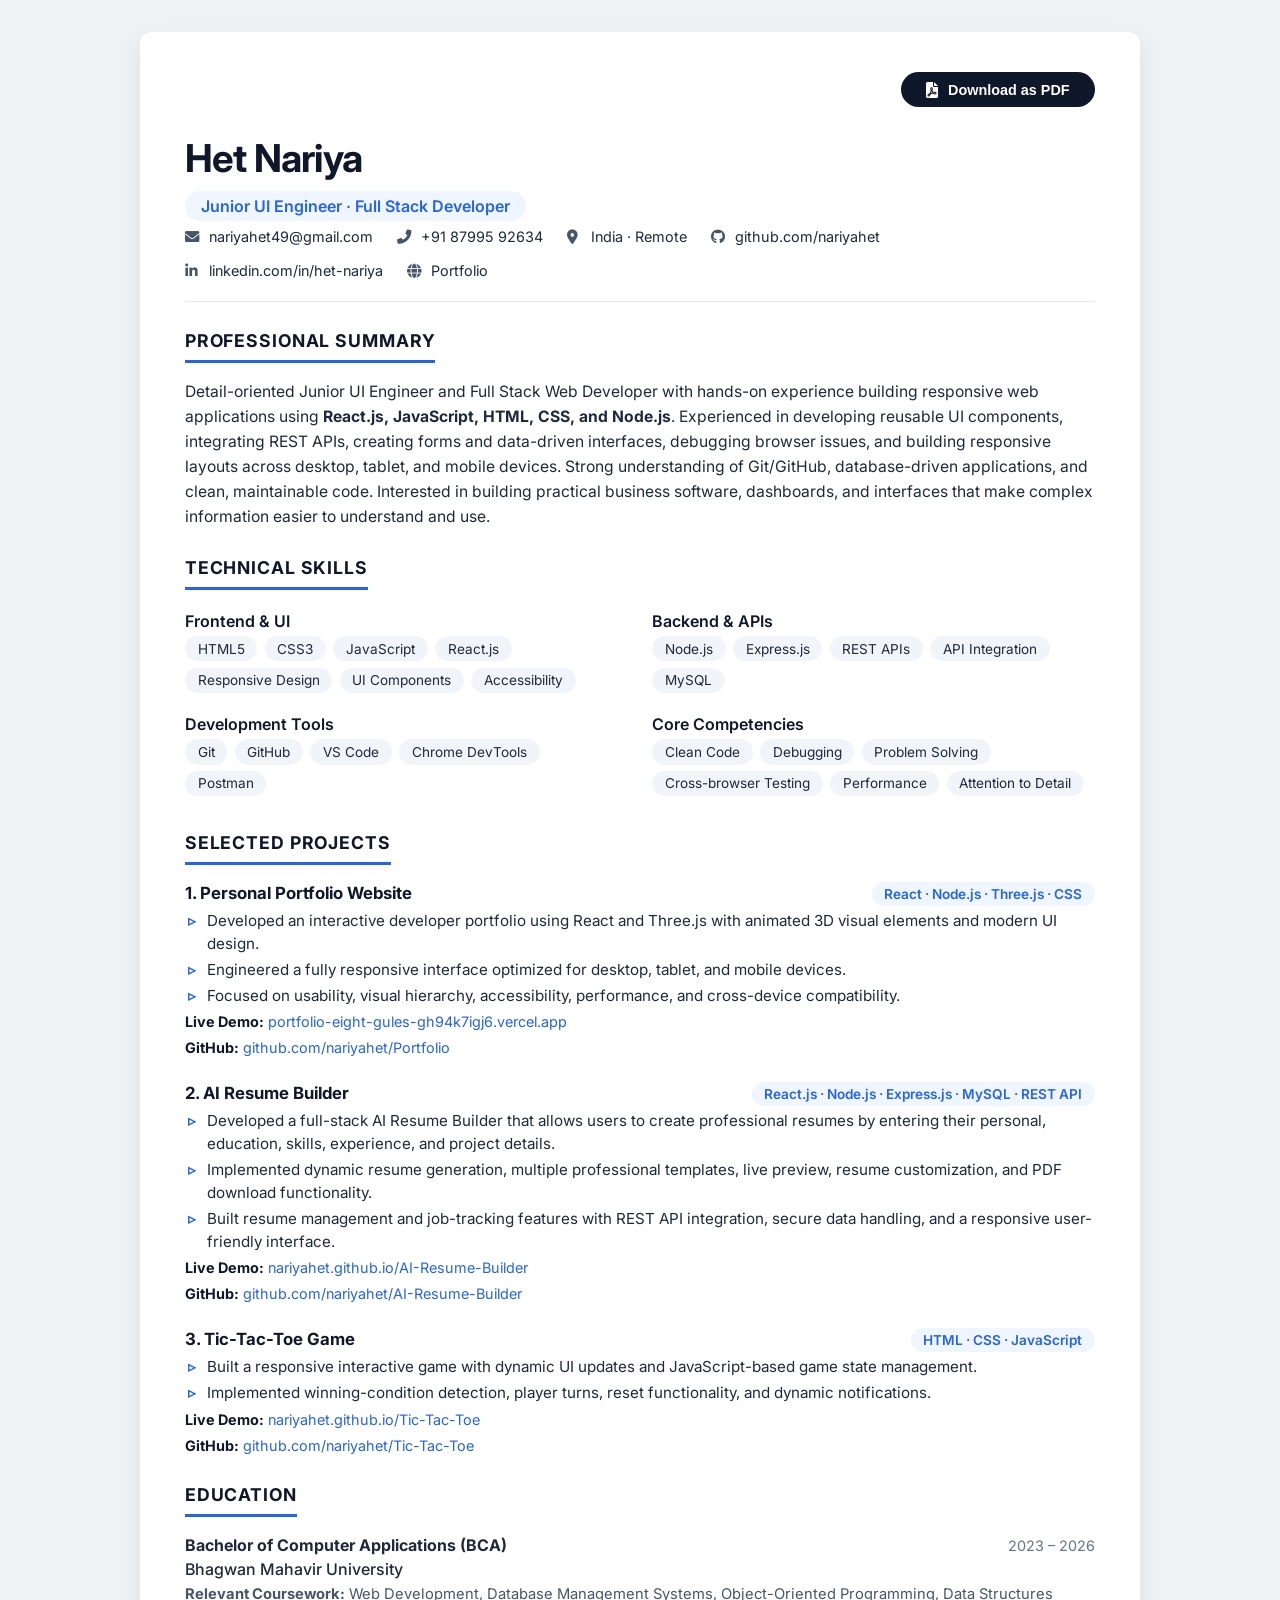
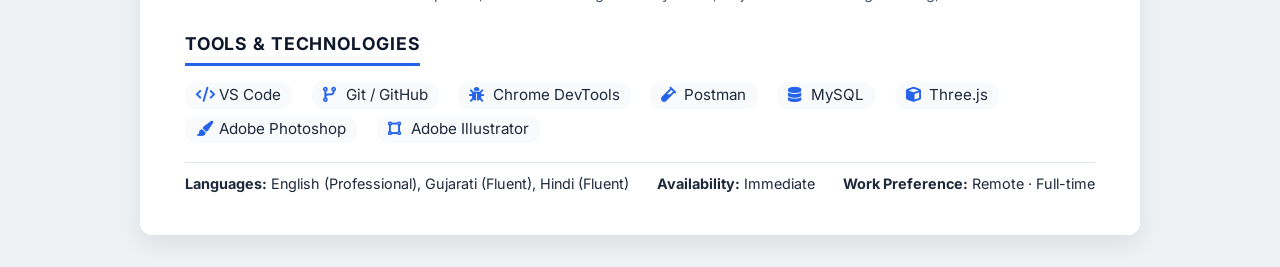
==== commit 4aa4a2a3: "Update resume and add cover letter" ====
--- a/index.html
+++ b/index.html
@@ -213,49 +213,52 @@
 
         <div class="project-item">
           <div class="project-header">
-            <span class="project-name">2. Currency Converter</span>
+            <span class="project-name">2. AI Resume Builder</span>
 
             <span class="project-stack">
-              HTML · CSS · JavaScript · REST API
+              React.js · Node.js · Express.js · MySQL · REST API
             </span>
           </div>
 
           <ul class="project-desc">
             <li>
-              Developed a responsive currency conversion application using
-              semantic HTML, CSS, and JavaScript.
-            </li>
-
-            <li>
-              Integrated an exchange-rate API to fetch and display live currency
-              conversion data.
-            </li>
-
-            <li>
-              Implemented dynamic currency selection, country flags, instant
-              conversion, and user-friendly error handling.
+              Developed a full-stack AI Resume Builder that allows users to
+              create professional resumes by entering their personal, education,
+              skills, experience, and project details.
+            </li>
+
+            <li>
+              Implemented dynamic resume generation, multiple professional
+              templates, live preview, resume customization, and PDF download
+              functionality.
+            </li>
+
+            <li>
+              Built resume management and job-tracking features with REST API
+              integration, secure data handling, and a responsive user-friendly
+              interface.
             </li>
           </ul>
 
           <p>
             <strong>Live Demo:</strong>
             <a
-              href="https://nariyahet.github.io/Currency-Converter/"
-              target="_blank"
-              rel="noopener noreferrer"
-            >
-              nariyahet.github.io/Currency-Converter
+              href="https://nariyahet.github.io/AI-Resume-Builder/"
+              target="_blank"
+              rel="noopener noreferrer"
+            >
+              nariyahet.github.io/AI-Resume-Builder
             </a>
           </p>
 
           <p>
             <strong>GitHub:</strong>
             <a
-              href="https://github.com/nariyahet/Currency-Converter"
-              target="_blank"
-              rel="noopener noreferrer"
-            >
-              github.com/nariyahet/Currency-Converter
+              href="https://github.com/nariyahet/AI-Resume-Builder"
+              target="_blank"
+              rel="noopener noreferrer"
+            >
+              github.com/nariyahet/AI-Resume-Builder
             </a>
           </p>
         </div>
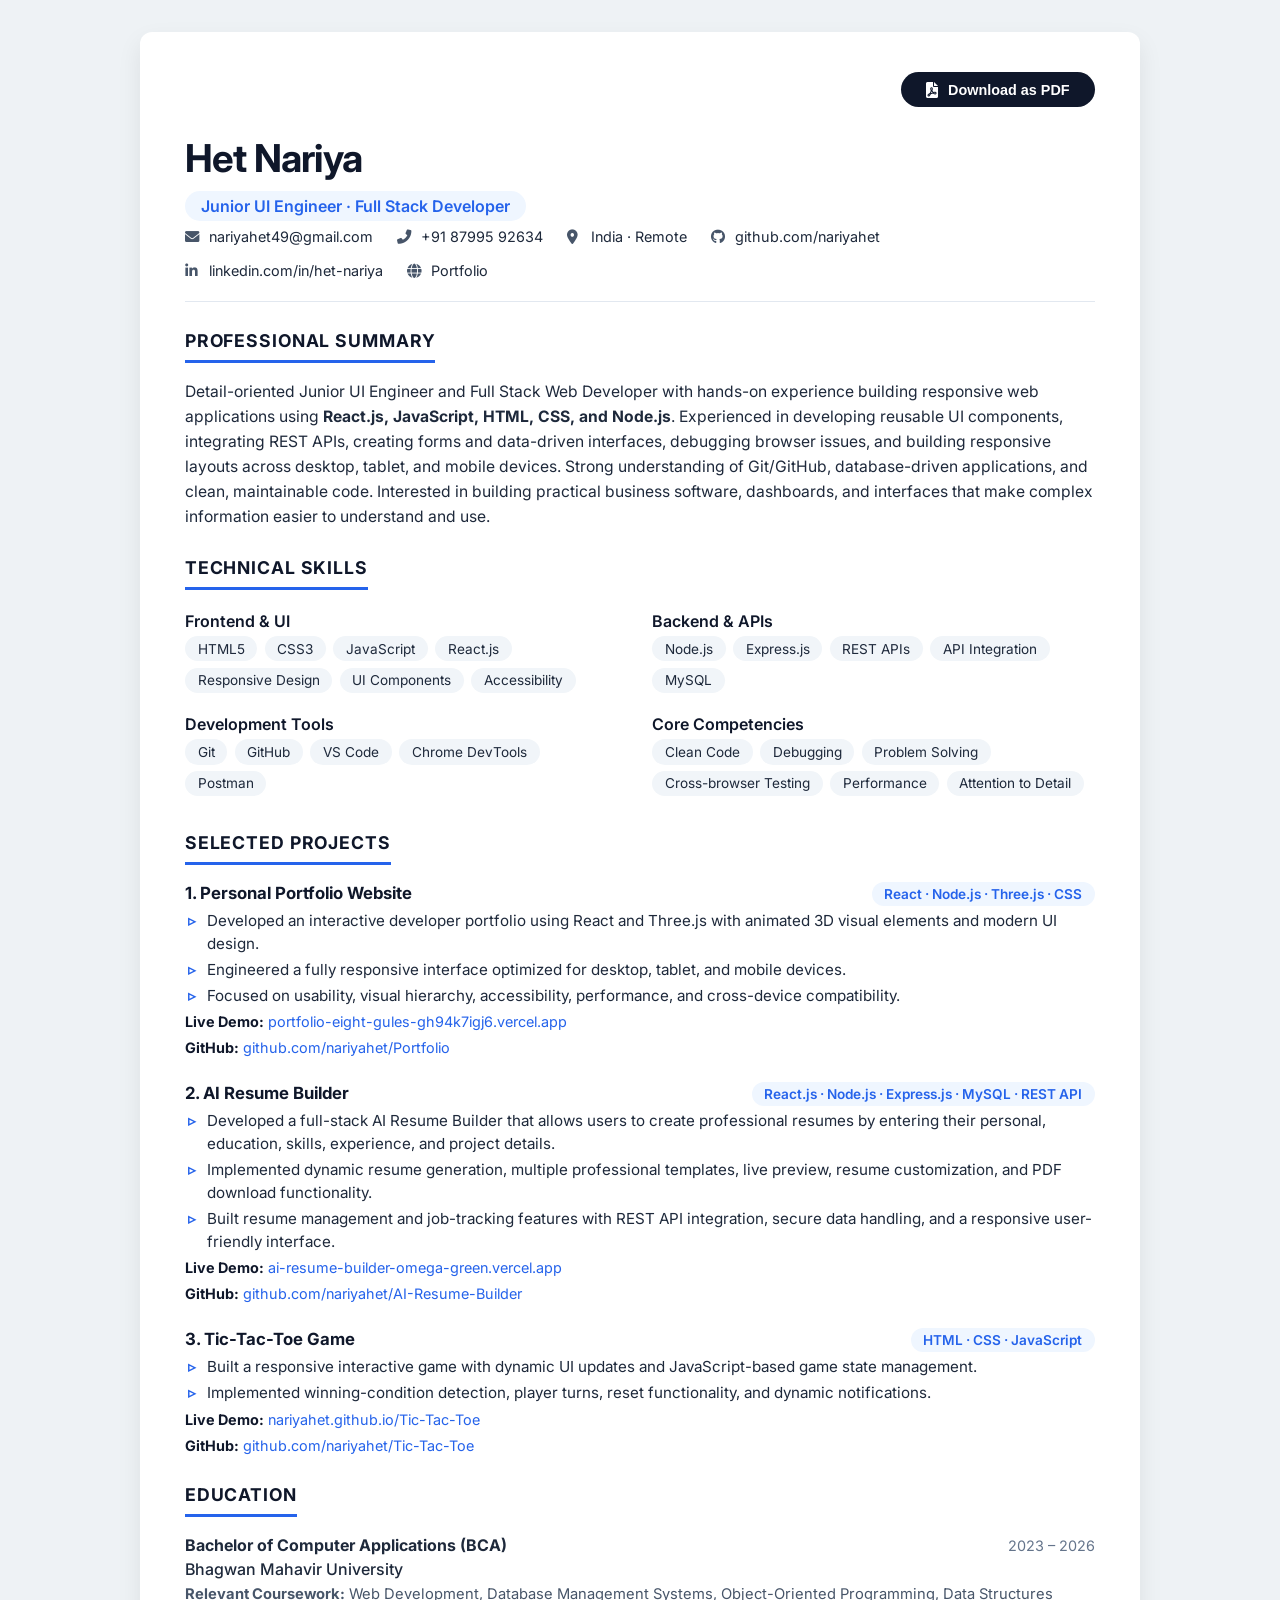
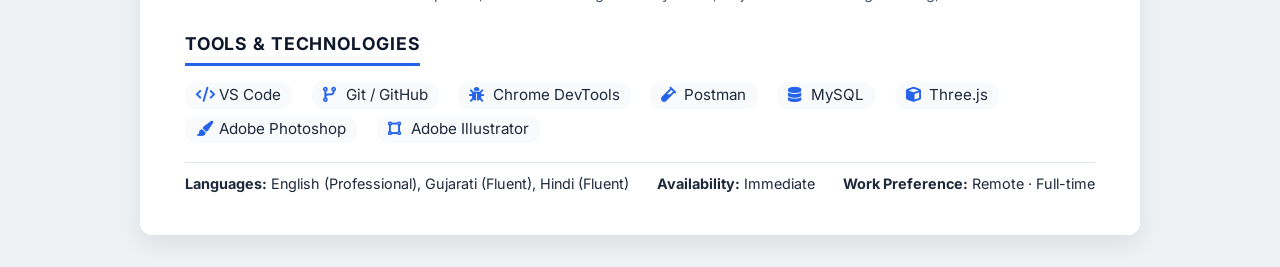
==== commit 6131109a: "Update resume with AI Resume Builder live link" ====
--- a/index.html
+++ b/index.html
@@ -243,11 +243,11 @@
           <p>
             <strong>Live Demo:</strong>
             <a
-              href="https://nariyahet.github.io/AI-Resume-Builder/"
-              target="_blank"
-              rel="noopener noreferrer"
-            >
-              nariyahet.github.io/AI-Resume-Builder
+              href="https://ai-resume-builder-omega-green.vercel.app/"
+              target="_blank"
+              rel="noopener noreferrer"
+            >
+              ai-resume-builder-omega-green.vercel.app
             </a>
           </p>
 
